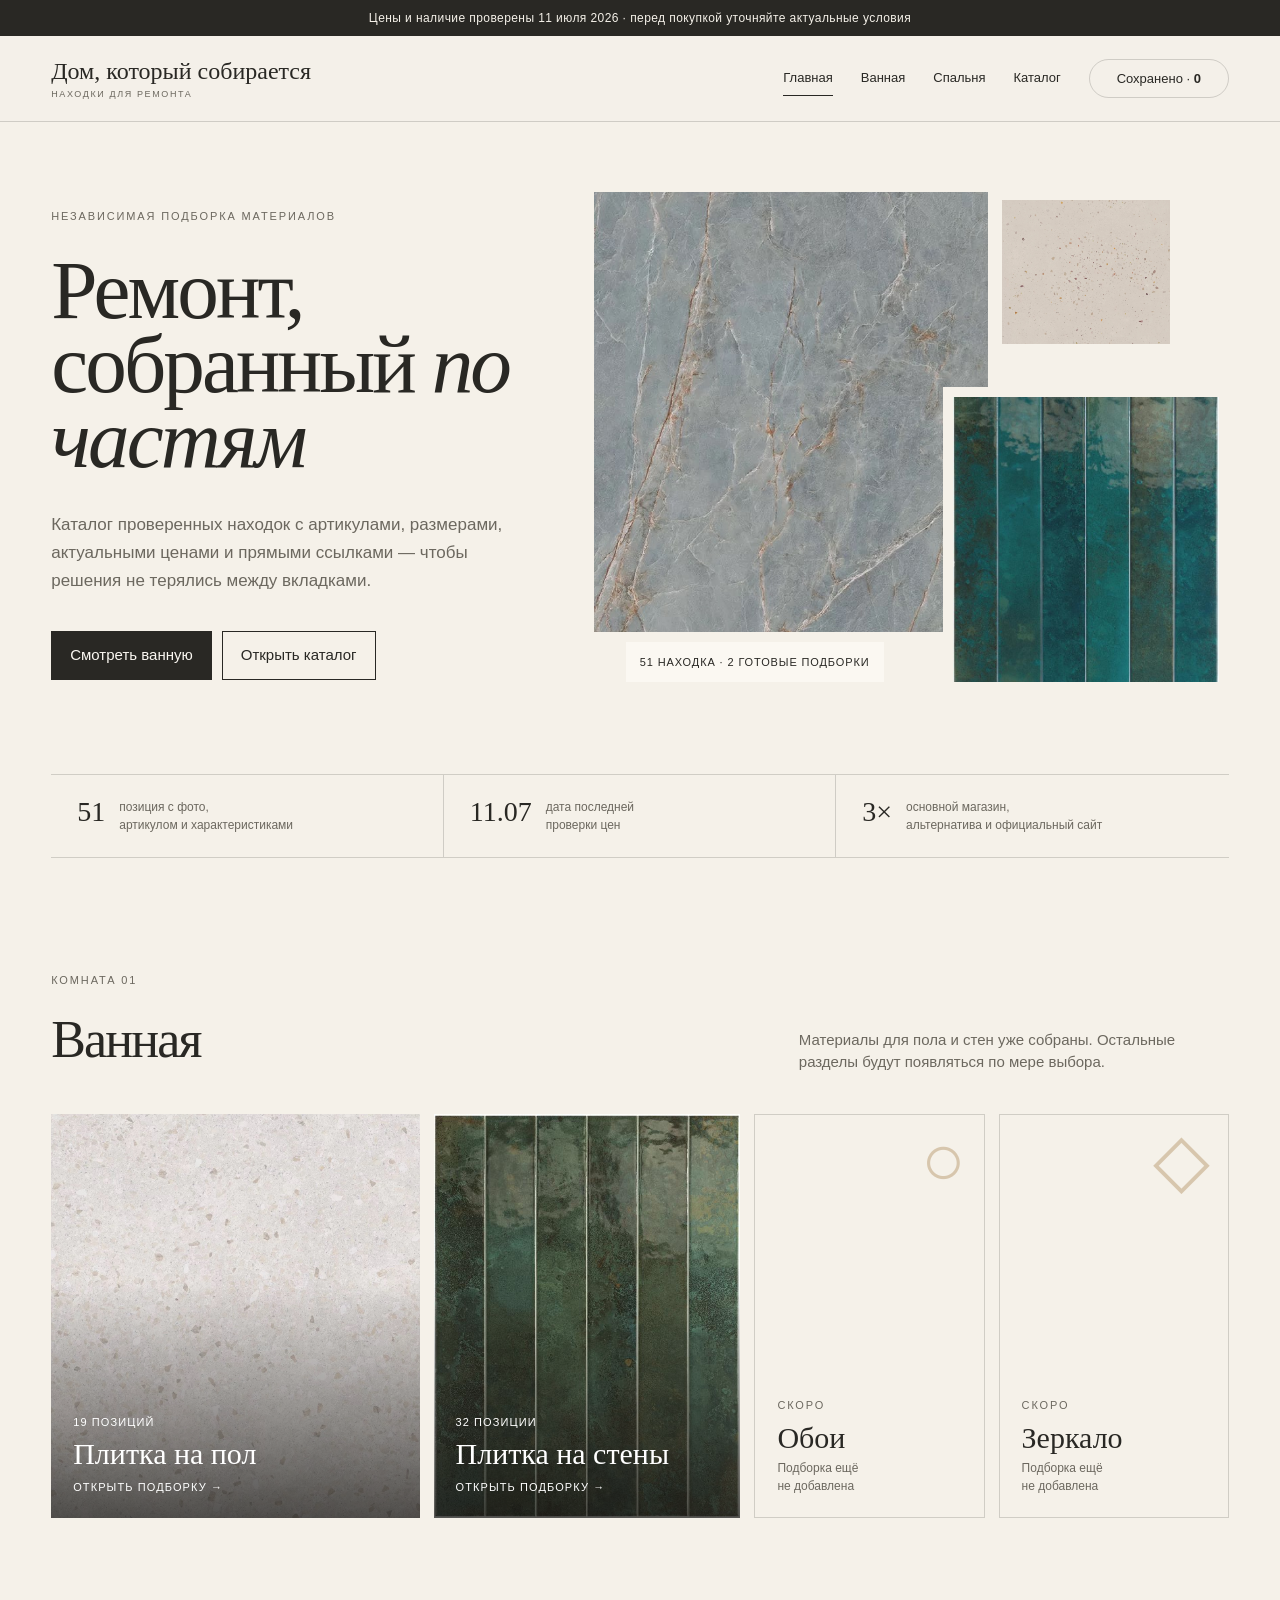
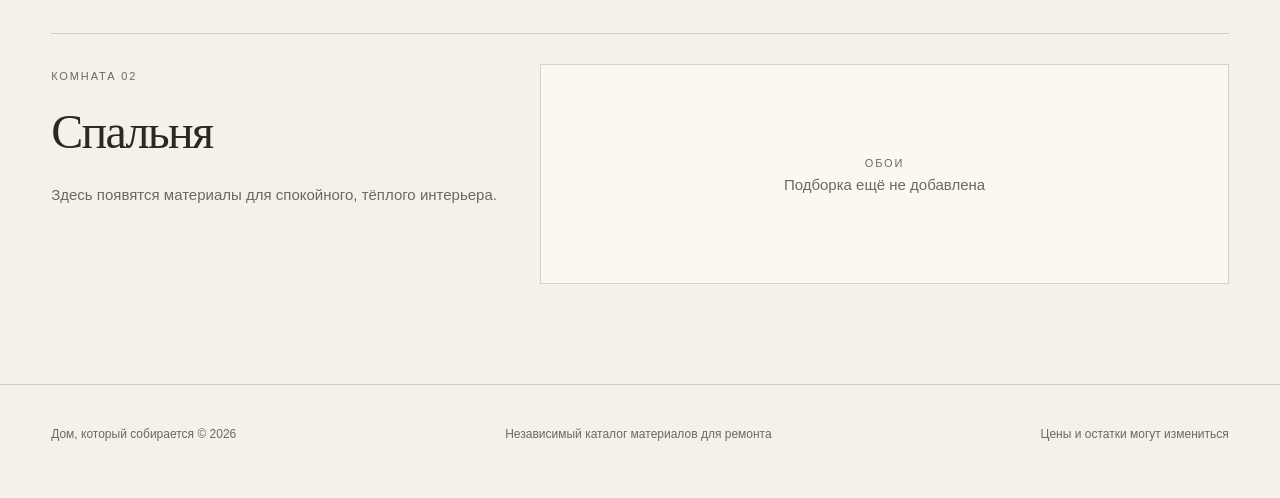
==== index.html @ aea4b795 "Publish repair catalog" ====
<!doctype html>
<html lang="ru">
<head>
  <meta charset="utf-8">
  <meta name="viewport" content="width=device-width, initial-scale=1">
  <meta name="description" content="Каталог проверенных находок для ремонта: плитка для пола и стен с артикулами, характеристиками, ценами и ссылками.">
  <meta name="theme-color" content="#f5f1e9">
  <link rel="icon" href="assets/favicon.svg" type="image/svg+xml">
  <link rel="stylesheet" href="assets/styles.css">
  <script src="assets/app.js" defer></script>
  <title>Дом, который собирается</title>
</head>
<body data-page="home"><div id="app"></div></body>
</html>
---- assets/styles.css ----
:root {
  --milk: #f5f1e9;
  --paper: #fbf8f2;
  --sand: #d7c6ad;
  --taupe: #8e7d69;
  --ink: #292824;
  --muted: #6c685f;
  --line: rgba(41, 40, 36, 0.18);
  --green: #55705b;
  --warning: #8e4d3d;
  --display: Georgia, "Times New Roman", serif;
  --sans: Inter, ui-sans-serif, -apple-system, BlinkMacSystemFont, "Segoe UI", sans-serif;
}

* { box-sizing: border-box; }
html { scroll-behavior: smooth; background: var(--milk); }
body { margin: 0; background: var(--milk); color: var(--ink); font: 15px/1.5 var(--sans); }
body.no-scroll { overflow: hidden; }
img { display: block; width: 100%; height: 100%; object-fit: cover; }
a { color: inherit; text-decoration: none; }
button, input, select { font: inherit; }
button, select { color: inherit; }
:focus-visible { outline: 3px solid color-mix(in srgb, var(--taupe) 68%, white); outline-offset: 3px; }
.skip-link { position: fixed; left: 16px; top: -80px; z-index: 20; padding: 12px 16px; background: var(--ink); color: white; }
.skip-link:focus { top: 16px; }
.wrap { width: min(1320px, 92vw); margin-inline: auto; }
.eyebrow { color: var(--muted); font-size: 11px; letter-spacing: 0.17em; text-transform: uppercase; }
.display { font-family: var(--display); font-weight: 400; letter-spacing: -0.035em; }
.visually-hidden { position: absolute; width: 1px; height: 1px; padding: 0; margin: -1px; overflow: hidden; clip: rect(0, 0, 0, 0); white-space: nowrap; border: 0; }

.top-note { padding: 9px 4vw; background: var(--ink); color: var(--milk); text-align: center; font-size: 12px; letter-spacing: 0.035em; }
.site-header { min-height: 86px; padding: 0 4vw; display: flex; align-items: center; justify-content: space-between; gap: 28px; border-bottom: 1px solid var(--line); background: rgba(245, 241, 233, 0.95); }
.brand { flex: 0 0 auto; font: 24px/1 var(--display); }
.brand small { display: block; margin-top: 7px; color: var(--muted); font: 9px/1 var(--sans); letter-spacing: 0.18em; text-transform: uppercase; }
.main-nav { display: flex; align-items: center; justify-content: flex-end; gap: 28px; font-size: 13px; }
.main-nav a:not(.saved-link) { padding-block: 7px; border-bottom: 1px solid transparent; }
.main-nav a[aria-current="page"] { border-color: var(--ink); }
.saved-link { min-width: 140px; padding: 9px 13px; border: 1px solid var(--line); border-radius: 999px; text-align: center; }

.home-hero { min-height: 650px; padding: 70px 0 82px; display: grid; grid-template-columns: 0.86fr 1.14fr; gap: 5vw; align-items: center; }
.home-copy h1 { max-width: 690px; margin: 26px 0 34px; font-size: clamp(58px, 6.5vw, 108px); line-height: 0.9; }
.home-copy h1 em { font-weight: 400; }
.home-copy p { max-width: 510px; margin: 0; color: var(--muted); font-size: 17px; line-height: 1.65; }
.hero-actions { display: flex; flex-wrap: wrap; gap: 10px; margin-top: 36px; }
.button { display: inline-flex; align-items: center; justify-content: center; min-height: 46px; padding: 12px 18px; border: 1px solid var(--ink); background: transparent; cursor: pointer; }
.button.primary { background: var(--ink); color: var(--paper); }
.button:hover { background: var(--sand); color: var(--ink); }
.hero-art { position: relative; height: 500px; }
.hero-image { position: absolute; overflow: hidden; background: #e5ded3; }
.hero-image.one { top: 0; left: 0; width: 62%; height: 88%; }
.hero-image.two { right: 0; bottom: 0; width: 45%; height: 61%; border: 10px solid var(--milk); }
.hero-image.three { top: 0; right: 8%; width: 29%; height: 32%; border: 8px solid var(--milk); }
.hero-caption { position: absolute; z-index: 2; left: 5%; bottom: 2%; padding: 12px 14px; background: var(--paper); font-size: 11px; letter-spacing: 0.08em; text-transform: uppercase; }
.trust-strip { margin-bottom: 110px; display: grid; grid-template-columns: repeat(3, 1fr); border-block: 1px solid var(--line); }
.trust-item { padding: 23px 26px; display: flex; align-items: flex-start; gap: 14px; border-right: 1px solid var(--line); }
.trust-item:last-child { border: 0; }
.trust-item b { font: 400 28px/1 var(--display); }
.trust-item span { color: var(--muted); font-size: 12px; }
.section-head { margin-bottom: 35px; display: flex; align-items: end; justify-content: space-between; gap: 40px; }
.section-head h2 { margin: 10px 0 0; font-size: 52px; }
.section-head p { max-width: 430px; margin: 0 0 5px; color: var(--muted); }
.room-section { padding-bottom: 115px; }
.category-grid { display: grid; grid-template-columns: 1.2fr 1fr 0.75fr 0.75fr; gap: 14px; }
.category-tile { position: relative; min-height: 400px; overflow: hidden; background: #e8e0d4; }
.category-tile img { transition: transform 0.5s ease; }
.category-tile:hover img { transform: scale(1.025); }
.tile-wash { position: absolute; inset: 0; background: linear-gradient(180deg, transparent 42%, rgba(22, 21, 18, 0.72)); }
.tile-info { position: absolute; right: 22px; bottom: 20px; left: 22px; color: white; }
.tile-info h3, .empty-tile h3 { margin: 5px 0; font: 400 30px/1.1 var(--display); }
.tile-info span { font-size: 11px; letter-spacing: 0.1em; text-transform: uppercase; }
.empty-tile { position: relative; padding: 22px; display: flex; align-items: flex-end; border: 1px solid var(--line); background: transparent; }
.empty-tile p { margin: 0; color: var(--muted); font-size: 12px; }
.empty-mark { position: absolute; top: 8px; right: 18px; color: var(--sand); font: 74px/1 var(--display); }
.bedroom-section { padding: 30px 0 100px; display: grid; grid-template-columns: 1fr 1.5fr; gap: 30px; border-top: 1px solid var(--line); }
.bedroom-section h2 { margin: 10px 0 16px; font-size: 48px; }
.bedroom-section p { color: var(--muted); }
.empty-wide { min-height: 220px; display: flex; align-items: center; justify-content: center; border: 1px solid var(--line); background: var(--paper); color: var(--muted); text-align: center; }

.breadcrumbs { padding-top: 26px; color: var(--muted); font-size: 11px; letter-spacing: 0.05em; }
.category-header { padding: 60px 0 48px; display: grid; grid-template-columns: 1.35fr 0.65fr; gap: 40px; align-items: end; }
.category-header h1 { margin: 12px 0 0; font-size: 76px; line-height: 0.95; }
.category-intro { max-width: 490px; color: var(--muted); }
.category-intro p { margin: 0; }
.date-note { margin-top: 18px; padding-left: 14px; border-left: 2px solid var(--taupe); font-size: 12px; }
.catalog-tools { position: sticky; top: 0; z-index: 6; padding: 14px 0; border-block: 1px solid var(--line); background: rgba(245, 241, 233, 0.97); backdrop-filter: blur(9px); }
.tools-row { display: grid; grid-template-columns: minmax(220px, 1fr) auto auto auto; gap: 10px; align-items: center; }
.field { min-height: 42px; padding: 9px 12px; border: 1px solid var(--line); border-radius: 0; background: var(--paper); }
.search-field { width: 100%; }
.results-count { min-width: 138px; color: var(--muted); font-size: 12px; text-align: right; }
.catalog-section { padding: 35px 0 100px; }
.product-grid { display: grid; grid-template-columns: repeat(3, minmax(0, 1fr)); gap: 18px; align-items: start; }
.product-card { min-width: 0; border: 1px solid var(--line); background: var(--paper); }
.product-media { position: relative; height: 330px; background: #e8e4dc; }
.product-media img { padding: 18px; object-fit: contain; }
.product-badge { position: absolute; top: 13px; left: 13px; padding: 7px 10px; background: var(--ink); color: white; font-size: 10px; letter-spacing: 0.08em; text-transform: uppercase; }
.product-badge.warning-badge { background: var(--warning); }
.save-button { position: absolute; top: 13px; right: 13px; width: 38px; height: 38px; border: 1px solid var(--line); border-radius: 50%; background: rgba(251, 248, 242, 0.94); cursor: pointer; font-size: 19px; line-height: 1; }
.save-button[aria-pressed="true"] { background: var(--ink); color: white; }
.product-body { padding: 20px; }
.product-brand { color: var(--muted); font-size: 10px; letter-spacing: 0.12em; text-transform: uppercase; }
.product-title { margin: 8px 0 12px; font: 400 27px/1.08 var(--display); }
.article { margin-bottom: 16px; color: var(--muted); font-size: 11px; }
.specs { margin: 0; border-top: 1px solid var(--line); }
.spec { padding: 8px 0; display: grid; grid-template-columns: 42% 58%; border-bottom: 1px solid var(--line); font-size: 12px; }
.spec dt { color: var(--muted); }
.spec dd { margin: 0; overflow-wrap: anywhere; }
.price-row { padding: 17px 0; display: flex; align-items: end; justify-content: space-between; gap: 15px; }
.price { font: 400 27px/1 var(--display); }
.checked { color: var(--muted); font-size: 10px; text-align: right; }
.availability { padding: 8px 10px; background: rgba(85, 112, 91, 0.08); color: var(--green); font-size: 11px; }
.availability::before { content: "●"; margin-right: 6px; }
.warning-note { margin-top: 12px; padding: 11px; background: rgba(142, 77, 61, 0.08); color: var(--warning); font-size: 11px; }
.product-note { margin: 12px 0; color: var(--muted); font-size: 11px; }
.product-links { margin-top: 15px; display: grid; grid-template-columns: repeat(3, 1fr); border-top: 1px solid var(--line); }
.product-links a, .product-links span { min-width: 0; padding: 12px 5px; border-right: 1px solid var(--line); text-align: center; font-size: 10px; overflow-wrap: anywhere; }
.product-links > :last-child { border: 0; }
.product-links a:hover { background: var(--sand); }
.product-links .unavailable { color: #aaa298; cursor: not-allowed; }
.empty-results { padding: 70px 20px; border: 1px solid var(--line); color: var(--muted); text-align: center; }
.error-box { margin-block: 50px; padding: 30px; border: 1px solid var(--warning); color: var(--warning); }

.empty-page { min-height: 68vh; padding: 90px 0 120px; display: grid; grid-template-columns: 0.8fr 1.2fr; gap: 60px; align-items: center; }
.empty-page h1 { margin: 18px 0 24px; font-size: clamp(58px, 7vw, 100px); line-height: 0.9; }
.empty-page p { max-width: 460px; color: var(--muted); font-size: 17px; }
.empty-illustration { min-height: 440px; padding: 50px; display: flex; align-items: center; justify-content: center; border: 1px solid var(--line); background: var(--paper); text-align: center; }
.empty-symbol { color: var(--sand); font: 150px/0.8 var(--display); }
.empty-illustration p { margin-top: 35px; font-size: 14px; }

.site-footer { padding: 40px 4vw 55px; display: flex; justify-content: space-between; gap: 20px; border-top: 1px solid var(--line); color: var(--muted); font-size: 12px; }

@media (max-width: 1050px) {
  .main-nav { gap: 15px; }
  .product-grid { grid-template-columns: repeat(2, minmax(0, 1fr)); }
  .category-grid { grid-template-columns: repeat(2, 1fr); }
  .category-tile { min-height: 360px; }
  .tools-row { grid-template-columns: 1fr 1fr 1fr; }
  .search-field { grid-column: 1 / -1; }
}

@media (max-width: 700px) {
  body { font-size: 14px; }
  .wrap { width: calc(100vw - 32px); }
  .top-note { padding: 8px 16px; font-size: 10px; }
  .site-header { min-height: 68px; padding: 10px 16px; }
  .brand { max-width: 170px; font-size: 20px; }
  .brand small { display: none; }
  .main-nav a:not(.saved-link) { display: none; }
  .saved-link { min-width: auto; padding: 8px 11px; }
  .home-hero { min-height: auto; padding: 44px 0 55px; display: flex; flex-direction: column; }
  .home-copy h1 { margin: 19px 0 24px; font-size: 55px; }
  .home-copy p { font-size: 14px; }
  .hero-actions { margin-top: 25px; }
  .hero-art { width: 100%; height: 365px; margin-top: 36px; }
  .hero-image.one { width: 72%; height: 90%; }
  .hero-image.two { width: 52%; height: 49%; border-width: 7px; }
  .hero-image.three { right: 2%; width: 32%; height: 29%; border-width: 5px; }
  .trust-strip { margin-bottom: 70px; grid-template-columns: 1fr; }
  .trust-item { padding: 16px; border-right: 0; border-bottom: 1px solid var(--line); }
  .section-head { display: block; }
  .section-head h2 { font-size: 42px; }
  .section-head p { margin-top: 12px; font-size: 13px; }
  .room-section { padding-bottom: 70px; }
  .category-grid { grid-template-columns: 1fr 1fr; gap: 10px; }
  .category-tile { min-height: 270px; }
  .category-tile:first-child { grid-column: span 2; height: 360px; }
  .tile-info h3, .empty-tile h3 { font-size: 24px; }
  .empty-tile { min-height: 190px; padding: 16px; }
  .empty-mark { font-size: 52px; }
  .bedroom-section { padding-bottom: 60px; grid-template-columns: 1fr; }
  .bedroom-section h2 { font-size: 40px; }
  .breadcrumbs { padding-top: 18px; }
  .category-header { padding: 40px 0 30px; display: block; }
  .category-header h1 { font-size: 50px; }
  .category-intro { margin-top: 25px; }
  .catalog-tools { position: static; }
  .tools-row { grid-template-columns: 1fr 1fr; }
  .search-field { grid-column: 1 / -1; }
  .results-count { grid-column: 1 / -1; text-align: left; }
  .product-grid { grid-template-columns: 1fr; gap: 14px; }
  .product-media { height: 310px; }
  .product-title { font-size: 26px; }
  .empty-page { padding: 60px 0 90px; display: block; }
  .empty-page h1 { font-size: 58px; }
  .empty-page p { font-size: 15px; }
  .empty-illustration { min-height: 300px; margin-top: 50px; }
  .site-footer { padding: 30px 16px; display: block; }
  .site-footer span { display: block; margin-bottom: 8px; }
}

@media (prefers-reduced-motion: reduce) {
  *, *::before, *::after { scroll-behavior: auto !important; transition: none !important; }
}
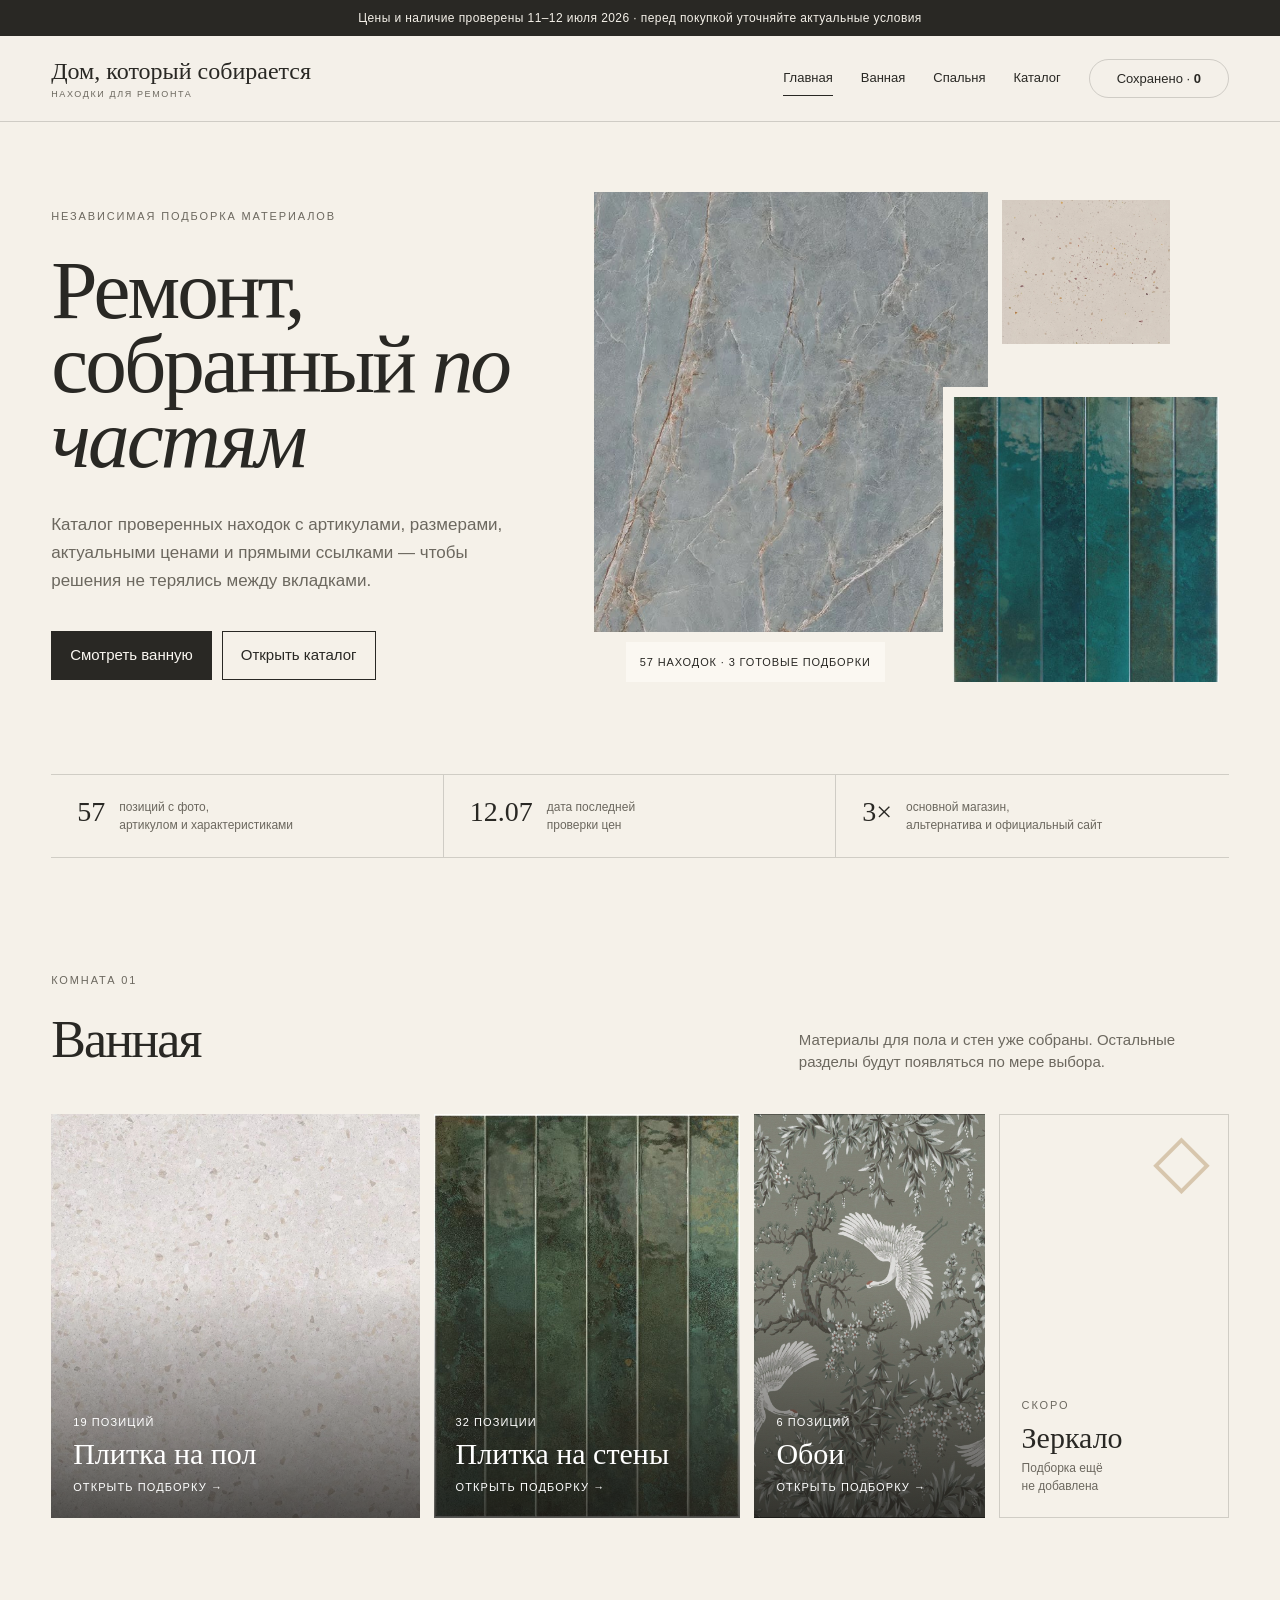
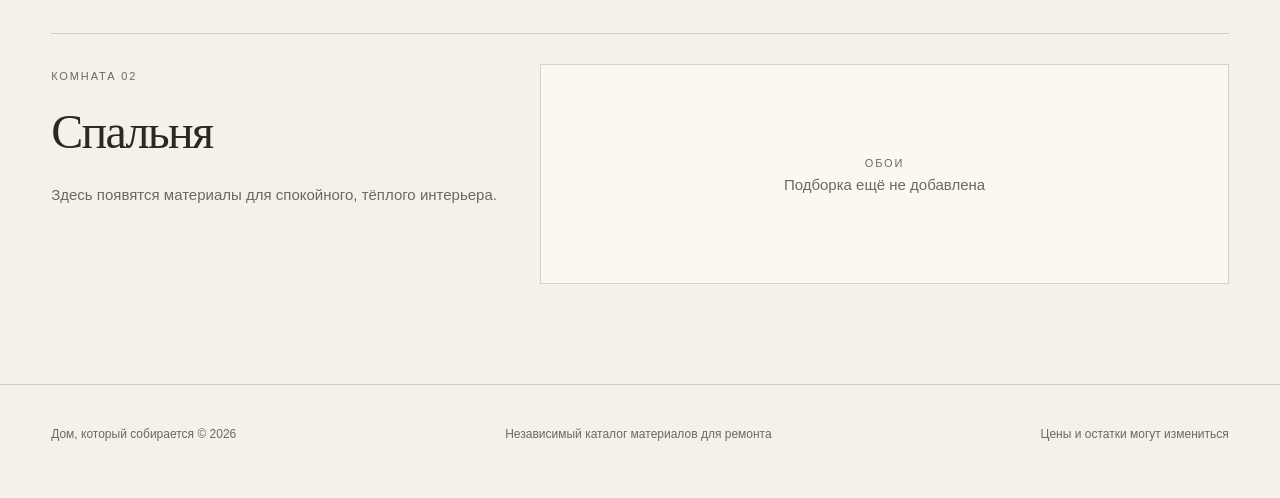
==== commit 3a4821fd: "Add wallpaper collection" ====
--- a/index.html
+++ b/index.html
@@ -6,8 +6,8 @@
   <meta name="description" content="Каталог проверенных находок для ремонта: плитка для пола и стен с артикулами, характеристиками, ценами и ссылками.">
   <meta name="theme-color" content="#f5f1e9">
   <link rel="icon" href="assets/favicon.svg" type="image/svg+xml">
-  <link rel="stylesheet" href="assets/styles.css">
-  <script src="assets/app.js" defer></script>
+  <link rel="stylesheet" href="assets/styles.css?v=20260712b">
+  <script src="assets/app.js?v=20260712b" defer></script>
   <title>Дом, который собирается</title>
 </head>
 <body data-page="home"><div id="app"></div></body>
--- a/assets/styles.css
+++ b/assets/styles.css
@@ -36,6 +36,7 @@
 .main-nav a:not(.saved-link) { padding-block: 7px; border-bottom: 1px solid transparent; }
 .main-nav a[aria-current="page"] { border-color: var(--ink); }
 .saved-link { min-width: 140px; padding: 9px 13px; border: 1px solid var(--line); border-radius: 999px; text-align: center; }
+.saved-link:hover, .saved-link[aria-current="page"] { background: var(--ink); color: var(--paper); }
 
 .home-hero { min-height: 650px; padding: 70px 0 82px; display: grid; grid-template-columns: 0.86fr 1.14fr; gap: 5vw; align-items: center; }
 .home-copy h1 { max-width: 690px; margin: 26px 0 34px; font-size: clamp(58px, 6.5vw, 108px); line-height: 0.9; }
@@ -109,6 +110,8 @@
 .checked { color: var(--muted); font-size: 10px; text-align: right; }
 .availability { padding: 8px 10px; background: rgba(85, 112, 91, 0.08); color: var(--green); font-size: 11px; }
 .availability::before { content: "●"; margin-right: 6px; }
+.availability.limited { background: rgba(142, 77, 61, 0.08); color: var(--warning); }
+.availability.unavailable { background: rgba(41, 40, 36, 0.08); color: var(--muted); }
 .warning-note { margin-top: 12px; padding: 11px; background: rgba(142, 77, 61, 0.08); color: var(--warning); font-size: 11px; }
 .product-note { margin: 12px 0; color: var(--muted); font-size: 11px; }
 .product-links { margin-top: 15px; display: grid; grid-template-columns: repeat(3, 1fr); border-top: 1px solid var(--line); }
@@ -116,7 +119,12 @@
 .product-links > :last-child { border: 0; }
 .product-links a:hover { background: var(--sand); }
 .product-links .unavailable { color: #aaa298; cursor: not-allowed; }
-.empty-results { padding: 70px 20px; border: 1px solid var(--line); color: var(--muted); text-align: center; }
+.empty-results { grid-column: 1 / -1; padding: 70px 20px; border: 1px solid var(--line); color: var(--muted); text-align: center; }
+.saved-page-header h1 { font-size: clamp(58px, 7vw, 96px); }
+.saved-empty { padding-block: 90px; background: var(--paper); }
+.saved-empty h2 { margin: 14px 0 10px; color: var(--ink); font-size: 42px; }
+.saved-empty p { max-width: 520px; margin: 0 auto 28px; }
+.empty-heart { color: var(--sand); font: 88px/0.8 var(--display); }
 .error-box { margin-block: 50px; padding: 30px; border: 1px solid var(--warning); color: var(--warning); }
 
 .empty-page { min-height: 68vh; padding: 90px 0 120px; display: grid; grid-template-columns: 0.8fr 1.2fr; gap: 60px; align-items: center; }
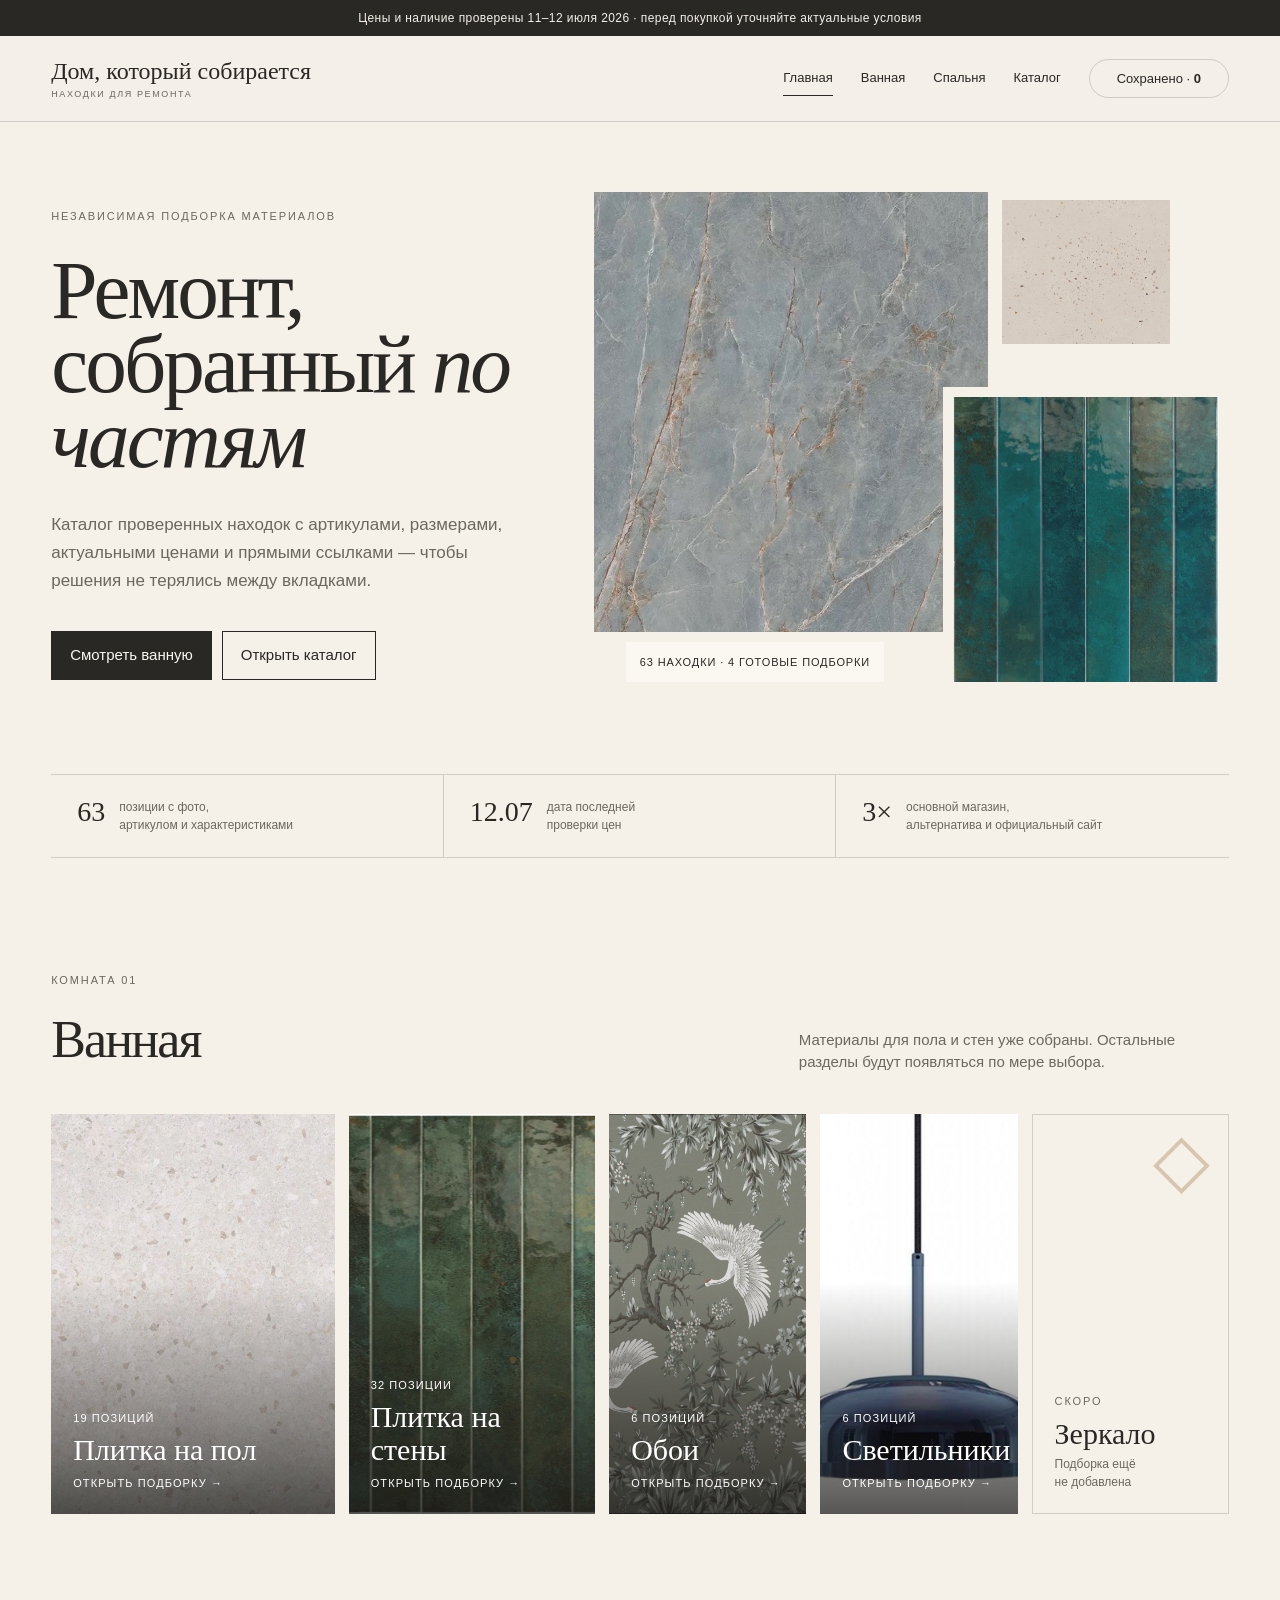
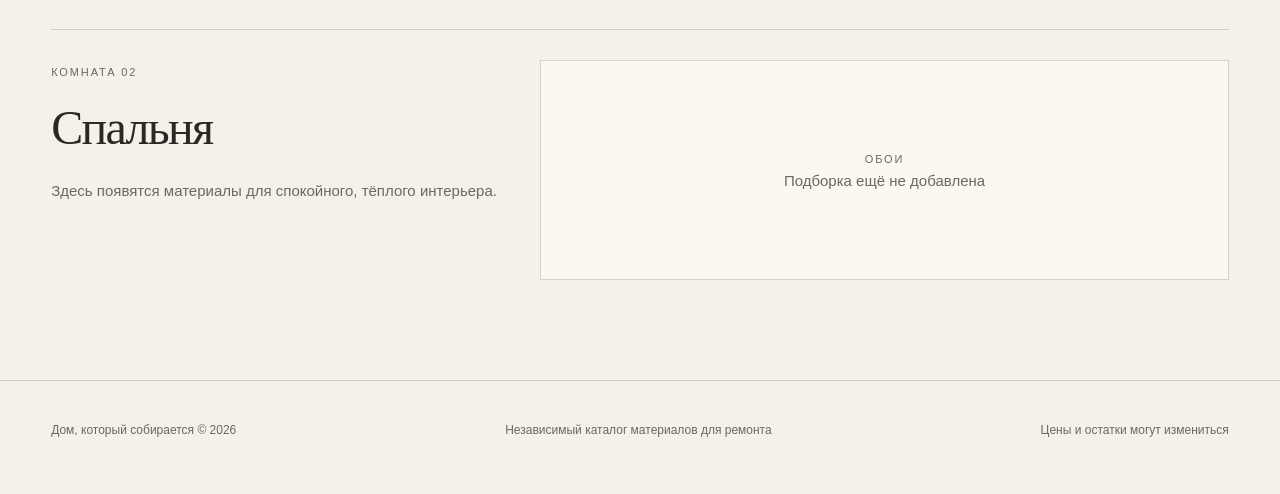
==== commit be35b026: "Add bathroom lighting collection" ====
--- a/index.html
+++ b/index.html
@@ -6,8 +6,8 @@
   <meta name="description" content="Каталог проверенных находок для ремонта: плитка для пола и стен с артикулами, характеристиками, ценами и ссылками.">
   <meta name="theme-color" content="#f5f1e9">
   <link rel="icon" href="assets/favicon.svg" type="image/svg+xml">
-  <link rel="stylesheet" href="assets/styles.css?v=20260712b">
-  <script src="assets/app.js?v=20260712b" defer></script>
+  <link rel="stylesheet" href="assets/styles.css?v=20260712c">
+  <script src="assets/app.js?v=20260712c" defer></script>
   <title>Дом, который собирается</title>
 </head>
 <body data-page="home"><div id="app"></div></body>
--- a/assets/styles.css
+++ b/assets/styles.css
@@ -61,7 +61,7 @@
 .section-head h2 { margin: 10px 0 0; font-size: 52px; }
 .section-head p { max-width: 430px; margin: 0 0 5px; color: var(--muted); }
 .room-section { padding-bottom: 115px; }
-.category-grid { display: grid; grid-template-columns: 1.2fr 1fr 0.75fr 0.75fr; gap: 14px; }
+.category-grid { display: grid; grid-template-columns: 1.15fr 1fr 0.8fr 0.8fr 0.8fr; gap: 14px; }
 .category-tile { position: relative; min-height: 400px; overflow: hidden; background: #e8e0d4; }
 .category-tile img { transition: transform 0.5s ease; }
 .category-tile:hover img { transform: scale(1.025); }
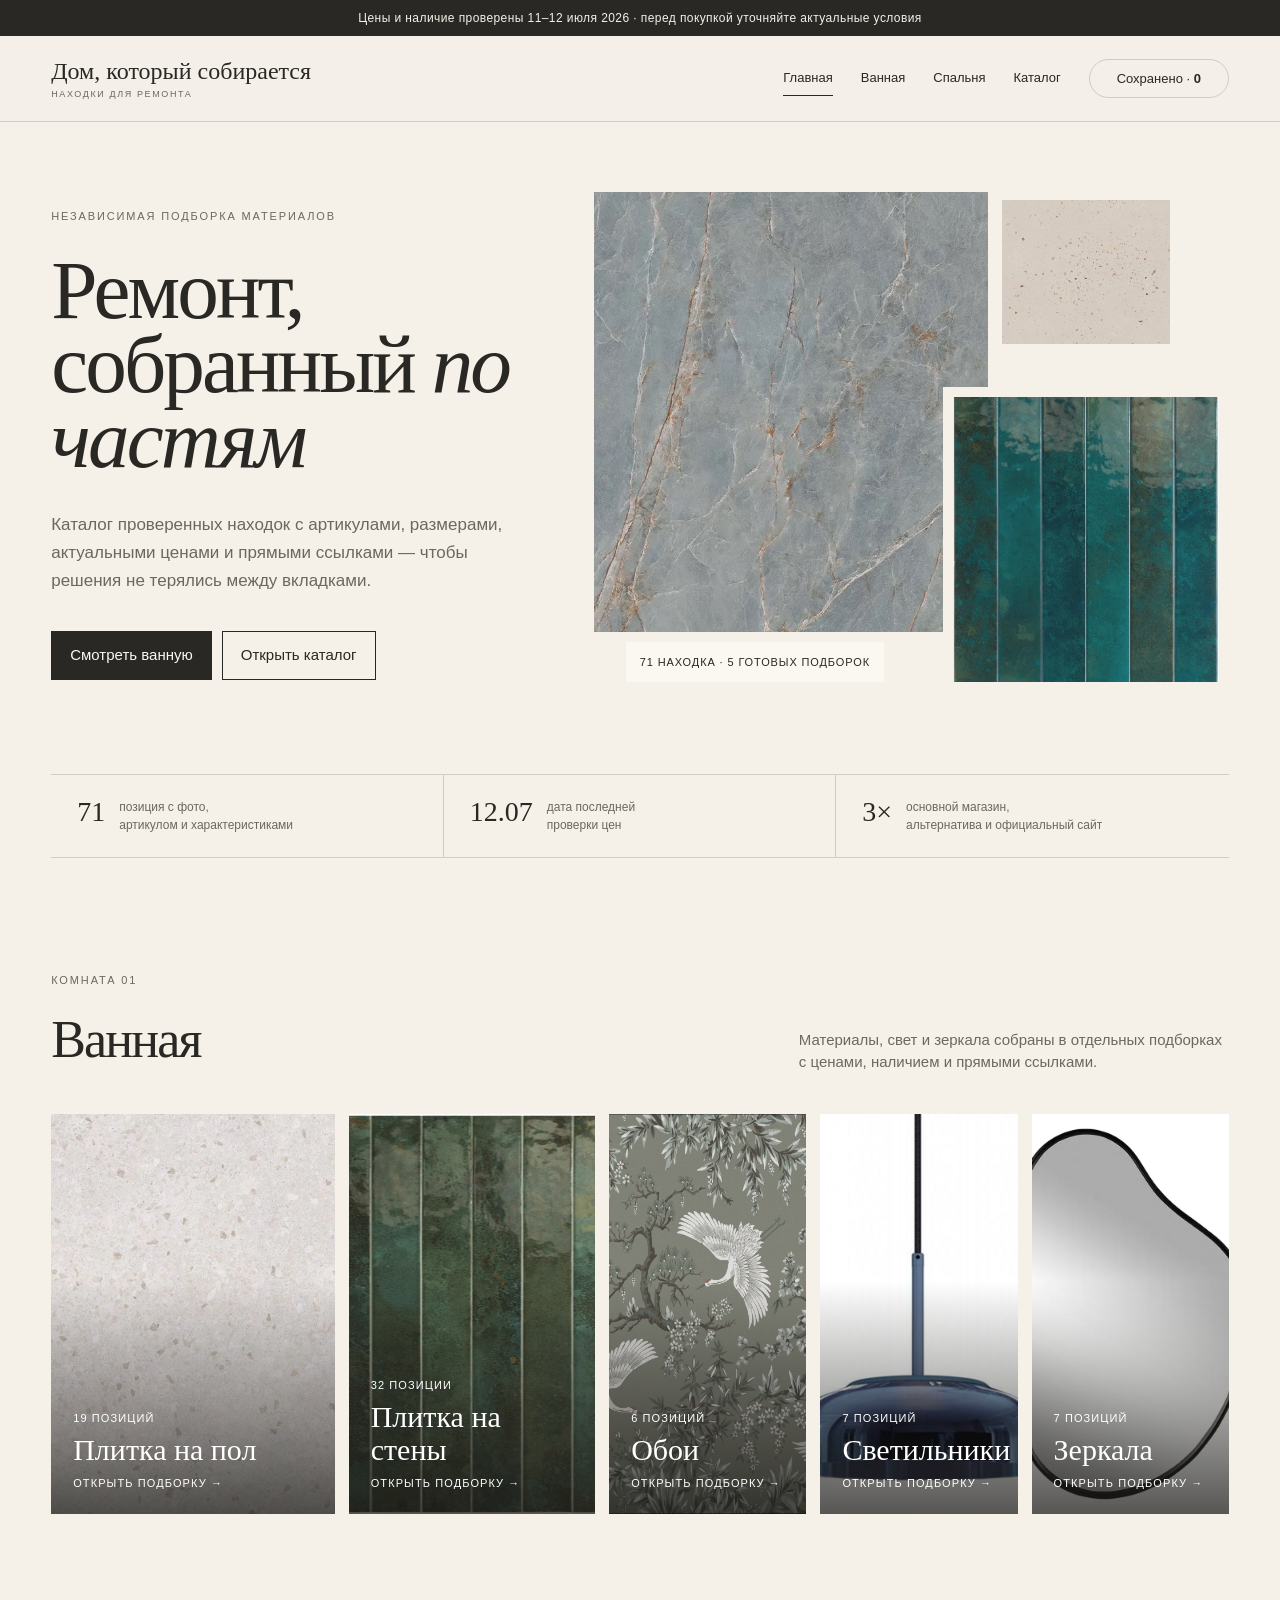
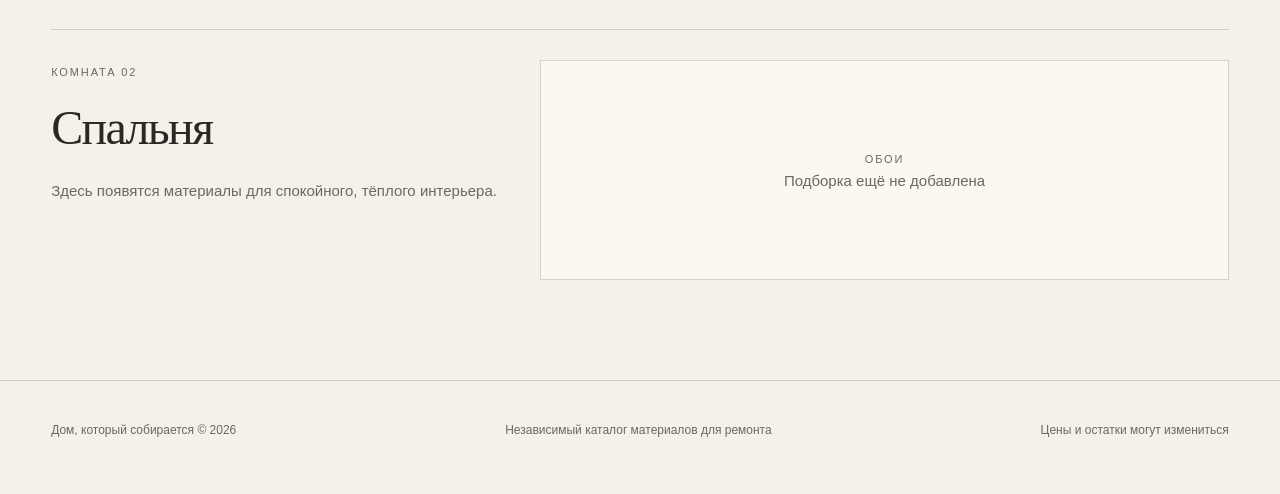
==== commit ebf6918e: "Add bathroom mirrors and new wall light" ====
--- a/index.html
+++ b/index.html
@@ -6,8 +6,8 @@
   <meta name="description" content="Каталог проверенных находок для ремонта: плитка для пола и стен с артикулами, характеристиками, ценами и ссылками.">
   <meta name="theme-color" content="#f5f1e9">
   <link rel="icon" href="assets/favicon.svg" type="image/svg+xml">
-  <link rel="stylesheet" href="assets/styles.css?v=20260712c">
-  <script src="assets/app.js?v=20260712c" defer></script>
+  <link rel="stylesheet" href="assets/styles.css?v=20260712d">
+  <script src="assets/app.js?v=20260712d" defer></script>
   <title>Дом, который собирается</title>
 </head>
 <body data-page="home"><div id="app"></div></body>
